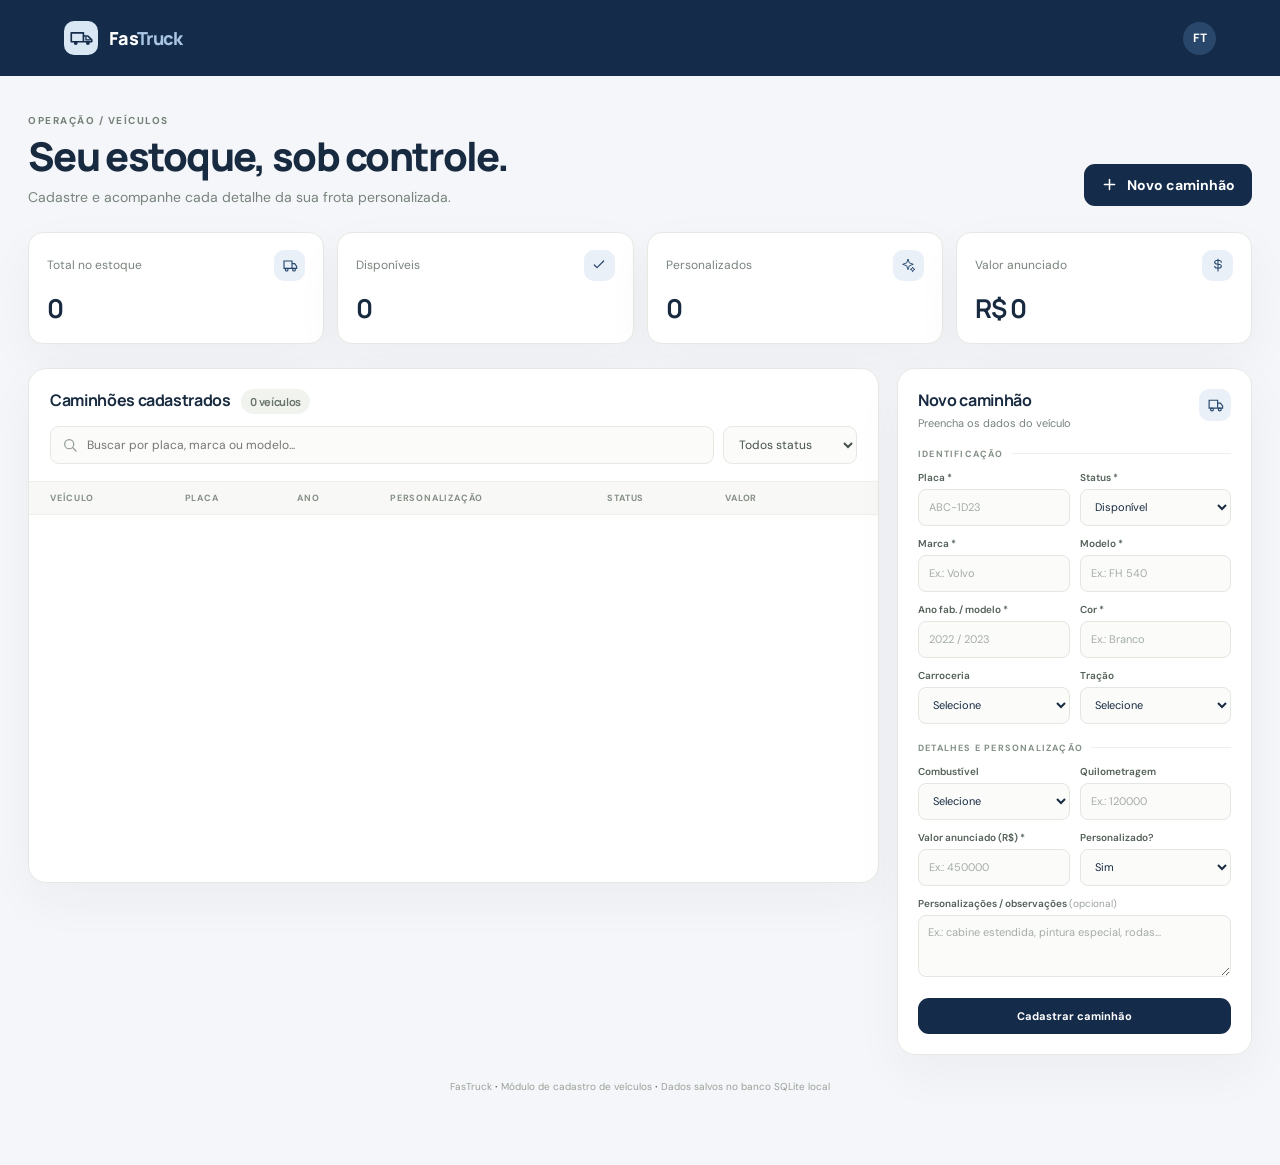
==== src/frontend/index.html @ 449bd150 "Ajustes a estrutura das pastas" ====
﻿<!doctype html>
<html lang="pt-BR">
<head>
  <meta charset="utf-8">
  <meta name="viewport" content="width=device-width, initial-scale=1">
  <meta name="theme-color" content="#f4f5f1">
  <meta name="description" content="Painel FasTruck para cadastro e gestão de caminhões personalizados.">
  <title>FasTruck — Veículos</title>
  <link rel="preconnect" href="https://fonts.googleapis.com">
  <link rel="preconnect" href="https://fonts.gstatic.com" crossorigin>
  <link href="https://fonts.googleapis.com/css2?family=DM+Sans:wght@400;500;600;700&family=Manrope:wght@400;500;600;700;800&display=swap" rel="stylesheet">
  <style>
    :root{--ink:#182a40;--muted:#78837b;--line:#e5e9e2;--paper:#fff;--bg:#f4f6f9;--green:#d9e6f4;--dark:#142b4a;--soft:#f7f8f5;--red:#c55b4c;--radius:18px;--shadow:0 18px 50px #26372c0b}
    *{box-sizing:border-box}body{margin:0;background:var(--bg);color:var(--ink);font:14px 'DM Sans',sans-serif}button,input,select,textarea{font:inherit}button{cursor:pointer}button:focus-visible,input:focus-visible,select:focus-visible,textarea:focus-visible{outline:3px solid #83a9d1;outline-offset:2px}.app{min-height:100vh}.topbar{height:76px;background:var(--dark);color:white;display:flex;align-items:center;justify-content:space-between;padding:0 clamp(20px,5vw,76px)}.brand{display:flex;align-items:center;gap:11px;font-family:Manrope,sans-serif;font-weight:800;font-size:18px;letter-spacing:-.7px}.brand-mark{width:34px;height:34px;border-radius:10px;background:var(--green);display:grid;place-items:center;color:var(--dark)}.brand-mark svg{width:23px}.brand em{font-style:normal;color:#a9c5e3}.top-right{display:flex;align-items:center;gap:13px;color:#d2d8d1;font-size:12px}.presentation-link{display:inline-flex;align-items:center;gap:5px;color:#e4edf7;text-decoration:none;border:1px solid #ffffff38;border-radius:8px;padding:7px 10px;font-size:10px;font-weight:600}.presentation-link:hover{background:#ffffff12;color:white}.live-dot{display:inline-block;width:7px;height:7px;background:#b9e863;border-radius:50%;margin-right:7px;box-shadow:0 0 0 4px #b9e86325}.avatar{height:33px;width:33px;border-radius:50%;background:#29476b;color:white;display:grid;place-items:center;font-weight:700}.wrap{max-width:1320px;margin:0 auto;padding:38px 28px 72px}.eyebrow{text-transform:uppercase;letter-spacing:1.5px;font-size:10px;font-weight:700;color:#758076}.heading{display:flex;justify-content:space-between;align-items:flex-end;margin:7px 0 26px;gap:20px}.heading h1{font:800 clamp(28px,3.1vw,40px)/1.15 Manrope,sans-serif;letter-spacing:-1.7px;margin:0 0 8px}.heading p{margin:0;color:var(--muted);font-size:14px}.primary{border:0;background:var(--dark);color:white;border-radius:11px;padding:12px 17px;font-weight:700;display:inline-flex;align-items:center;gap:9px;transition:transform .15s,background .15s}.primary:hover{background:#10233d;transform:translateY(-1px)}.primary svg{width:17px}.stats{display:grid;grid-template-columns:repeat(4,1fr);gap:13px;margin-bottom:24px}.stat{background:var(--paper);border:1px solid var(--line);border-radius:15px;padding:17px 18px;box-shadow:var(--shadow)}.stat-top{display:flex;justify-content:space-between;align-items:center;color:var(--muted);font-size:12px}.stat-icon{width:31px;height:31px;border-radius:10px;display:grid;place-items:center;background:#eaf0f7;color:#24466d}.stat-icon svg{width:16px;height:16px}.stat strong{display:block;font:700 26px Manrope,sans-serif;letter-spacing:-1px;margin-top:9px}.stat small{font-size:11px;color:var(--muted);font-weight:400;letter-spacing:0}.main-grid{display:grid;grid-template-columns:minmax(0,1fr) 355px;gap:18px;align-items:start}.panel{background:var(--paper);border:1px solid var(--line);border-radius:var(--radius);box-shadow:var(--shadow)}.list-panel{min-height:515px}.panel-head{padding:20px 21px 15px;display:flex;justify-content:space-between;align-items:center}.panel-head h2,.form-title h2{font:700 16px Manrope,sans-serif;margin:0;letter-spacing:-.35px}.count{font-size:11px;padding:5px 9px;background:#f1f3ef;border-radius:20px;color:#68746b;margin-left:8px}.toolbar{display:flex;gap:9px;padding:0 21px 17px}.search{flex:1;position:relative}.search svg{position:absolute;left:12px;top:11px;width:16px;color:#909990}.search input{width:100%;height:38px;border:1px solid var(--line);border-radius:9px;padding:0 12px 0 36px;background:#fbfcfa;color:var(--ink);font-size:12px}.filter{height:38px;border:1px solid var(--line);border-radius:9px;background:#fbfcfa;color:#435047;padding:0 28px 0 11px;font-size:12px}.table-wrap{overflow:auto}.table{width:100%;border-collapse:collapse;white-space:nowrap}.table th{text-align:left;padding:10px 15px;background:#f8f9f7;color:#858f86;text-transform:uppercase;letter-spacing:.8px;font-size:9px;font-weight:700;border-top:1px solid #edf0eb;border-bottom:1px solid #edf0eb}.table th:first-child,.table td:first-child{padding-left:21px}.table th:last-child,.table td:last-child{padding-right:18px}.table td{padding:14px 15px;border-bottom:1px solid #f0f2ee;font-size:12px}.truck-name{display:flex;align-items:center;gap:10px}.truck-thumb{width:39px;height:36px;border-radius:9px;background:#eaf0f7;color:#27496e;display:grid;place-items:center}.truck-thumb svg{width:27px}.truck-name b{display:block;font-size:12px;font-weight:700}.truck-name small{display:block;color:var(--muted);font-size:10px;margin-top:3px}.plate{font-weight:700;letter-spacing:.55px;font-size:11px}.status{border-radius:20px;display:inline-flex;align-items:center;gap:5px;font-size:10px;font-weight:700;padding:5px 9px}.status:before{content:'';width:5px;height:5px;border-radius:50%;background:currentColor}.status.disponivel{background:#eef6df;color:#64863a}.status.reservado{background:#fff3db;color:#b1812b}.status.vendido{background:#eff1f0;color:#768078}.price{font-weight:700;font-size:12px}.actions{display:flex;gap:4px}.icon-btn{border:0;background:transparent;width:29px;height:29px;border-radius:8px;color:#758078;display:grid;place-items:center}.icon-btn:hover{background:#f0f3ec;color:var(--ink)}.icon-btn.danger:hover{color:var(--red);background:#fff0ed}.icon-btn svg{width:15px;height:15px}.empty{padding:45px 20px;text-align:center;color:var(--muted)}.empty strong{display:block;color:var(--ink);margin-bottom:5px}.form-panel{padding:20px;position:sticky;top:18px}.form-title{display:flex;justify-content:space-between;align-items:flex-start;margin-bottom:17px}.form-title p{color:var(--muted);font-size:11px;margin:5px 0 0}.form-icon{height:32px;width:32px;border-radius:10px;background:#eaf0f7;display:grid;place-items:center;color:#27496e}.form-icon svg{width:17px}.section-label{display:flex;align-items:center;gap:8px;color:#839087;font-size:9px;text-transform:uppercase;letter-spacing:1.2px;font-weight:700;margin:18px 0 11px}.section-label:after{content:'';height:1px;background:#edf0eb;flex:1}.fields{display:grid;grid-template-columns:1fr 1fr;gap:11px 10px}.field{min-width:0}.field.full{grid-column:1/-1}.field label{display:block;color:#526057;font-size:10px;font-weight:600;margin:0 0 5px}.field label .optional{color:#9aa39b;font-weight:400}.field input,.field select,.field textarea{width:100%;height:37px;border:1px solid #e2e7e0;background:#fbfcfa;border-radius:8px;padding:0 10px;color:var(--ink);font-size:11px}.field textarea{height:62px;padding:9px;resize:vertical;line-height:1.4}.field input::placeholder,.field textarea::placeholder{color:#a4aca5}.form-actions{display:flex;gap:8px;margin-top:17px}.form-actions button{flex:1;justify-content:center;font-size:11px;padding:11px 12px}.secondary{background:white;border:1px solid var(--line);border-radius:10px;color:#526057;font-weight:600}.secondary:hover{background:#f7f8f5}.toast{position:fixed;bottom:22px;left:50%;transform:translate(-50%,15px);opacity:0;pointer-events:none;background:var(--dark);color:white;padding:12px 17px;border-radius:10px;font-size:12px;box-shadow:0 12px 35px #1118;transition:all .2s;z-index:5}.toast.show{opacity:1;transform:translate(-50%,0)}.dialog-backdrop{position:fixed;inset:0;background:#17231db3;display:none;place-items:center;padding:20px;z-index:4}.dialog-backdrop.open{display:grid}.dialog{background:white;border-radius:16px;padding:22px;max-width:370px;width:100%;box-shadow:0 25px 70px #0003}.dialog h3{font:700 18px Manrope;margin:0 0 7px}.dialog p{font-size:13px;color:var(--muted);line-height:1.5;margin:0}.dialog-actions{display:flex;justify-content:flex-end;gap:8px;margin-top:21px}.dialog-actions button{padding:9px 13px;font-size:12px}.footer{font-size:10px;color:#99a199;margin-top:25px;text-align:center}.footer b{color:#526057}
    @media(max-width:1000px){.main-grid{grid-template-columns:minmax(0,1fr) 320px}.table th:nth-child(4),.table td:nth-child(4){display:none}}
    @media(max-width:760px){.wrap{padding:28px 17px 50px}.topbar{padding:0 18px}.heading{align-items:flex-start;flex-direction:column}.heading .primary{align-self:stretch;justify-content:center}.stats{grid-template-columns:repeat(2,1fr)}.main-grid{grid-template-columns:1fr}.form-panel{position:static;grid-row:1}.list-panel{grid-row:2}.table th:nth-child(4),.table td:nth-child(4){display:table-cell}.table th:nth-child(3),.table td:nth-child(3){display:none}.panel-head{padding-left:16px;padding-right:16px}.toolbar{padding-left:16px;padding-right:16px}.table th:first-child,.table td:first-child{padding-left:16px}}
    @media(max-width:420px){.top-right .online{display:none}.stats{gap:9px}.stat{padding:13px}.stat strong{font-size:23px}.filter{max-width:115px}.fields{gap:10px 8px}}
  </style>
</head>
<body>
  <div class="app">
    <header class="topbar">
      <div class="brand"><span class="brand-mark" aria-hidden="true"><svg viewBox="0 0 36 27" fill="none"><path d="M2 6h19v14H2zM21 11h7l6 6v3H21z" stroke="currentColor" stroke-width="2.6" stroke-linejoin="round"/><circle cx="9" cy="22" r="3" fill="currentColor"/><circle cx="28" cy="22" r="3" fill="currentColor"/><path d="M25 12v5h7" stroke="currentColor" stroke-width="2"/></svg></span><span>Fas<em>Truck</em></span></div>
      <div class="top-right"><span class="avatar">FT</span></div>
    </header>
    <main class="wrap">
      <div class="eyebrow">Operação / Veículos</div>
      <section class="heading"><div><h1>Seu estoque, sob controle.</h1><p>Cadastre e acompanhe cada detalhe da sua frota personalizada.</p></div><button class="primary" id="newTruck"><svg viewBox="0 0 20 20" fill="none"><path d="M10 4v12M4 10h12" stroke="currentColor" stroke-width="1.8" stroke-linecap="round"/></svg>Novo caminhão</button></section>
      <section class="stats" aria-label="Resumo do estoque">
        <article class="stat"><div class="stat-top"><span>Total no estoque</span><span class="stat-icon"><svg viewBox="0 0 24 24" fill="none"><path d="M3 6h12v11H3zM15 10h4l3 4v3h-7z" stroke="currentColor" stroke-width="1.7"/><circle cx="7" cy="19" r="2" stroke="currentColor" stroke-width="1.7"/><circle cx="18" cy="19" r="2" stroke="currentColor" stroke-width="1.7"/></svg></span></div><strong id="statTotal">0</strong></article>
        <article class="stat"><div class="stat-top"><span>Disponíveis</span><span class="stat-icon"><svg viewBox="0 0 24 24" fill="none"><path d="m5 12 4 4L19 6" stroke="currentColor" stroke-width="1.8" stroke-linecap="round" stroke-linejoin="round"/></svg></span></div><strong id="statAvailable">0</strong></article>
        <article class="stat"><div class="stat-top"><span>Personalizados</span><span class="stat-icon"><svg viewBox="0 0 24 24" fill="none"><path d="m12 3 1.9 5.8L20 11l-6.1 2.2L12 19l-1.9-5.8L4 11l6.1-2.2L12 3ZM19 15l1 2.5 2.5 1-2.5 1L19 22l-1-2.5-2.5-1 2.5-1 1-2.5Z" stroke="currentColor" stroke-width="1.4" stroke-linejoin="round"/></svg></span></div><strong id="statCustom">0</strong></article>
        <article class="stat"><div class="stat-top"><span>Valor anunciado</span><span class="stat-icon"><svg viewBox="0 0 24 24" fill="none"><path d="M12 3v18m5-13c0-1.7-1.8-3-5-3s-5 1.3-5 3 1.8 3 5 3 5 1.3 5 3-1.8 3-5 3-5-1.3-5-3" stroke="currentColor" stroke-width="1.6" stroke-linecap="round"/></svg></span></div><strong id="statValue">R$ 0</strong></article>
      </section>
      <section class="main-grid">
        <article class="panel list-panel">
          <div class="panel-head"><h2>Caminhões cadastrados <span class="count" id="count">0 veículos</span></h2></div>
          <div class="toolbar"><label class="search"><svg viewBox="0 0 24 24" fill="none"><circle cx="10.8" cy="10.8" r="6.8" stroke="currentColor" stroke-width="1.8"/><path d="m16 16 5 5" stroke="currentColor" stroke-width="1.8" stroke-linecap="round"/></svg><input id="search" type="search" placeholder="Buscar por placa, marca ou modelo..." aria-label="Buscar caminhão"></label><select class="filter" id="filter" aria-label="Filtrar por status"><option value="todos">Todos status</option><option>Disponível</option><option>Reservado</option><option>Vendido</option></select></div>
          <div class="table-wrap"><table class="table"><thead><tr><th>Veículo</th><th>Placa</th><th>Ano</th><th>Personalização</th><th>Status</th><th>Valor</th><th></th></tr></thead><tbody id="truckRows"></tbody></table><div class="empty" id="empty" hidden><strong>Nenhum caminhão por aqui</strong><span>Tente mudar a busca ou cadastre um veículo novo.</span></div></div>
        </article>
        <aside class="panel form-panel" id="formPanel">
          <div class="form-title"><div><h2 id="formHeading">Novo caminhão</h2><p>Preencha os dados do veículo</p></div><span class="form-icon"><svg viewBox="0 0 24 24" fill="none"><path d="M3 6h12v11H3zM15 10h4l3 4v3h-7z" stroke="currentColor" stroke-width="1.7"/><circle cx="7" cy="19" r="2" stroke="currentColor" stroke-width="1.7"/><circle cx="18" cy="19" r="2" stroke="currentColor" stroke-width="1.7"/></svg></span></div>
          <form id="truckForm">
            <div class="section-label">Identificação</div>
            <div class="fields">
              <div class="field"><label for="plate">Placa *</label><input id="plate" name="plate" placeholder="ABC-1D23" maxlength="8" required autocomplete="off"></div>
              <div class="field"><label for="status">Status *</label><select id="status" name="status" required><option>Disponível</option><option>Reservado</option><option>Vendido</option></select></div>
              <div class="field"><label for="brand">Marca *</label><input id="brand" name="brand" placeholder="Ex.: Volvo" required></div>
              <div class="field"><label for="model">Modelo *</label><input id="model" name="model" placeholder="Ex.: FH 540" required></div>
              <div class="field"><label for="year">Ano fab. / modelo *</label><input id="year" name="year" placeholder="2022 / 2023" inputmode="numeric" maxlength="9" required></div>
              <div class="field"><label for="color">Cor *</label><input id="color" name="color" placeholder="Ex.: Branco" required></div>
              <div class="field"><label for="body">Carroceria</label><select id="body" name="body"><option value="">Selecione</option><option>Trator</option><option>Baú</option><option>Graneleiro</option><option>Basculante</option><option>Prancha</option><option>Tanque</option><option>Outra</option></select></div>
              <div class="field"><label for="axles">Tração</label><select id="axles" name="axles"><option value="">Selecione</option><option>4x2</option><option>6x2</option><option>6x4</option><option>8x2</option><option>8x4</option></select></div>
            </div>
            <div class="section-label">Detalhes e personalização</div>
            <div class="fields">
              <div class="field"><label for="fuel">Combustível</label><select id="fuel" name="fuel"><option value="">Selecione</option><option>Diesel</option><option>Elétrico</option><option>Híbrido</option><option>Outro</option></select></div>
              <div class="field"><label for="km">Quilometragem</label><input id="km" name="km" type="number" min="0" placeholder="Ex.: 120000"></div>
              <div class="field"><label for="price">Valor anunciado (R$) *</label><input id="price" name="price" type="number" min="0" step="0.01" placeholder="Ex.: 450000" required></div>
              <div class="field"><label for="customized">Personalizado?</label><select id="customized" name="customized"><option value="sim">Sim</option><option value="nao">Não</option></select></div>
              <div class="field full"><label for="notes">Personalizações / observações <span class="optional">(opcional)</span></label><textarea id="notes" name="notes" placeholder="Ex.: cabine estendida, pintura especial, rodas... "></textarea></div>
            </div>
            <div class="form-actions"><button class="primary" id="saveBtn" type="submit">Cadastrar caminhão</button><button class="secondary" type="button" id="cancelEdit" hidden>Cancelar</button></div>
          </form>
        </aside>
      </section>
      <div class="footer">FasTruck <b>·</b> Módulo de cadastro de veículos <b>·</b> Dados salvos no banco SQLite local</div>
    </main>
  </div>
  <div class="toast" id="toast" role="status" aria-live="polite"></div>
  <div class="dialog-backdrop" id="confirmDialog" role="dialog" aria-modal="true" aria-labelledby="dialogTitle"><div class="dialog"><h3 id="dialogTitle">Excluir caminhão?</h3><p>Essa ação não pode ser desfeita. O veículo será removido do banco local.</p><div class="dialog-actions"><button class="secondary" id="keepTruck">Manter veículo</button><button class="primary" id="deleteTruck" style="background:#f7d9d3;color:#833e33">Excluir</button></div></div></div>
  <script src="/app.js" defer></script>
</body>
</html>
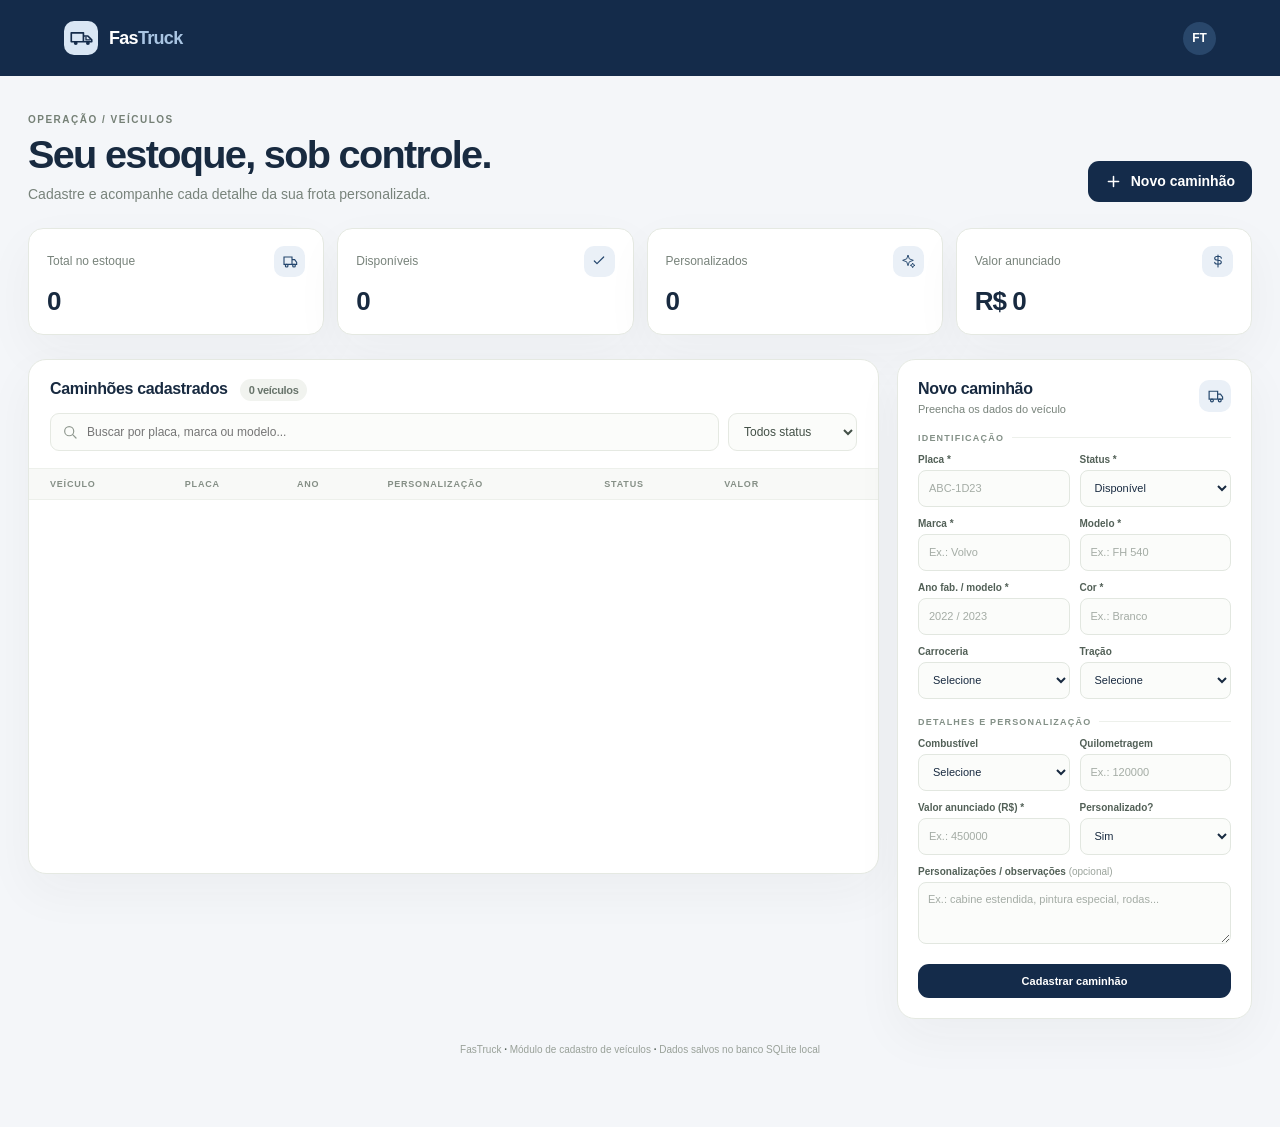
==== commit 680fd74e: "Implementa loja e atualiza documentação do FasTruck" ====
--- a/src/frontend/index.html
+++ b/src/frontend/index.html
@@ -6,9 +6,7 @@
   <meta name="theme-color" content="#f4f5f1">
   <meta name="description" content="Painel FasTruck para cadastro e gestão de caminhões personalizados.">
   <title>FasTruck — Veículos</title>
-  <link rel="preconnect" href="https://fonts.googleapis.com">
-  <link rel="preconnect" href="https://fonts.gstatic.com" crossorigin>
-  <link href="https://fonts.googleapis.com/css2?family=DM+Sans:wght@400;500;600;700&family=Manrope:wght@400;500;600;700;800&display=swap" rel="stylesheet">
+  <link rel="stylesheet" href="/css/shared.css">
   <style>
     :root{--ink:#182a40;--muted:#78837b;--line:#e5e9e2;--paper:#fff;--bg:#f4f6f9;--green:#d9e6f4;--dark:#142b4a;--soft:#f7f8f5;--red:#c55b4c;--radius:18px;--shadow:0 18px 50px #26372c0b}
     *{box-sizing:border-box}body{margin:0;background:var(--bg);color:var(--ink);font:14px 'DM Sans',sans-serif}button,input,select,textarea{font:inherit}button{cursor:pointer}button:focus-visible,input:focus-visible,select:focus-visible,textarea:focus-visible{outline:3px solid #83a9d1;outline-offset:2px}.app{min-height:100vh}.topbar{height:76px;background:var(--dark);color:white;display:flex;align-items:center;justify-content:space-between;padding:0 clamp(20px,5vw,76px)}.brand{display:flex;align-items:center;gap:11px;font-family:Manrope,sans-serif;font-weight:800;font-size:18px;letter-spacing:-.7px}.brand-mark{width:34px;height:34px;border-radius:10px;background:var(--green);display:grid;place-items:center;color:var(--dark)}.brand-mark svg{width:23px}.brand em{font-style:normal;color:#a9c5e3}.top-right{display:flex;align-items:center;gap:13px;color:#d2d8d1;font-size:12px}.presentation-link{display:inline-flex;align-items:center;gap:5px;color:#e4edf7;text-decoration:none;border:1px solid #ffffff38;border-radius:8px;padding:7px 10px;font-size:10px;font-weight:600}.presentation-link:hover{background:#ffffff12;color:white}.live-dot{display:inline-block;width:7px;height:7px;background:#b9e863;border-radius:50%;margin-right:7px;box-shadow:0 0 0 4px #b9e86325}.avatar{height:33px;width:33px;border-radius:50%;background:#29476b;color:white;display:grid;place-items:center;font-weight:700}.wrap{max-width:1320px;margin:0 auto;padding:38px 28px 72px}.eyebrow{text-transform:uppercase;letter-spacing:1.5px;font-size:10px;font-weight:700;color:#758076}.heading{display:flex;justify-content:space-between;align-items:flex-end;margin:7px 0 26px;gap:20px}.heading h1{font:800 clamp(28px,3.1vw,40px)/1.15 Manrope,sans-serif;letter-spacing:-1.7px;margin:0 0 8px}.heading p{margin:0;color:var(--muted);font-size:14px}.primary{border:0;background:var(--dark);color:white;border-radius:11px;padding:12px 17px;font-weight:700;display:inline-flex;align-items:center;gap:9px;transition:transform .15s,background .15s}.primary:hover{background:#10233d;transform:translateY(-1px)}.primary svg{width:17px}.stats{display:grid;grid-template-columns:repeat(4,1fr);gap:13px;margin-bottom:24px}.stat{background:var(--paper);border:1px solid var(--line);border-radius:15px;padding:17px 18px;box-shadow:var(--shadow)}.stat-top{display:flex;justify-content:space-between;align-items:center;color:var(--muted);font-size:12px}.stat-icon{width:31px;height:31px;border-radius:10px;display:grid;place-items:center;background:#eaf0f7;color:#24466d}.stat-icon svg{width:16px;height:16px}.stat strong{display:block;font:700 26px Manrope,sans-serif;letter-spacing:-1px;margin-top:9px}.stat small{font-size:11px;color:var(--muted);font-weight:400;letter-spacing:0}.main-grid{display:grid;grid-template-columns:minmax(0,1fr) 355px;gap:18px;align-items:start}.panel{background:var(--paper);border:1px solid var(--line);border-radius:var(--radius);box-shadow:var(--shadow)}.list-panel{min-height:515px}.panel-head{padding:20px 21px 15px;display:flex;justify-content:space-between;align-items:center}.panel-head h2,.form-title h2{font:700 16px Manrope,sans-serif;margin:0;letter-spacing:-.35px}.count{font-size:11px;padding:5px 9px;background:#f1f3ef;border-radius:20px;color:#68746b;margin-left:8px}.toolbar{display:flex;gap:9px;padding:0 21px 17px}.search{flex:1;position:relative}.search svg{position:absolute;left:12px;top:11px;width:16px;color:#909990}.search input{width:100%;height:38px;border:1px solid var(--line);border-radius:9px;padding:0 12px 0 36px;background:#fbfcfa;color:var(--ink);font-size:12px}.filter{height:38px;border:1px solid var(--line);border-radius:9px;background:#fbfcfa;color:#435047;padding:0 28px 0 11px;font-size:12px}.table-wrap{overflow:auto}.table{width:100%;border-collapse:collapse;white-space:nowrap}.table th{text-align:left;padding:10px 15px;background:#f8f9f7;color:#858f86;text-transform:uppercase;letter-spacing:.8px;font-size:9px;font-weight:700;border-top:1px solid #edf0eb;border-bottom:1px solid #edf0eb}.table th:first-child,.table td:first-child{padding-left:21px}.table th:last-child,.table td:last-child{padding-right:18px}.table td{padding:14px 15px;border-bottom:1px solid #f0f2ee;font-size:12px}.truck-name{display:flex;align-items:center;gap:10px}.truck-thumb{width:39px;height:36px;border-radius:9px;background:#eaf0f7;color:#27496e;display:grid;place-items:center}.truck-thumb svg{width:27px}.truck-name b{display:block;font-size:12px;font-weight:700}.truck-name small{display:block;color:var(--muted);font-size:10px;margin-top:3px}.plate{font-weight:700;letter-spacing:.55px;font-size:11px}.status{border-radius:20px;display:inline-flex;align-items:center;gap:5px;font-size:10px;font-weight:700;padding:5px 9px}.status:before{content:'';width:5px;height:5px;border-radius:50%;background:currentColor}.status.disponivel{background:#eef6df;color:#64863a}.status.reservado{background:#fff3db;color:#b1812b}.status.vendido{background:#eff1f0;color:#768078}.price{font-weight:700;font-size:12px}.actions{display:flex;gap:4px}.icon-btn{border:0;background:transparent;width:29px;height:29px;border-radius:8px;color:#758078;display:grid;place-items:center}.icon-btn:hover{background:#f0f3ec;color:var(--ink)}.icon-btn.danger:hover{color:var(--red);background:#fff0ed}.icon-btn svg{width:15px;height:15px}.empty{padding:45px 20px;text-align:center;color:var(--muted)}.empty strong{display:block;color:var(--ink);margin-bottom:5px}.form-panel{padding:20px;position:sticky;top:18px}.form-title{display:flex;justify-content:space-between;align-items:flex-start;margin-bottom:17px}.form-title p{color:var(--muted);font-size:11px;margin:5px 0 0}.form-icon{height:32px;width:32px;border-radius:10px;background:#eaf0f7;display:grid;place-items:center;color:#27496e}.form-icon svg{width:17px}.section-label{display:flex;align-items:center;gap:8px;color:#839087;font-size:9px;text-transform:uppercase;letter-spacing:1.2px;font-weight:700;margin:18px 0 11px}.section-label:after{content:'';height:1px;background:#edf0eb;flex:1}.fields{display:grid;grid-template-columns:1fr 1fr;gap:11px 10px}.field{min-width:0}.field.full{grid-column:1/-1}.field label{display:block;color:#526057;font-size:10px;font-weight:600;margin:0 0 5px}.field label .optional{color:#9aa39b;font-weight:400}.field input,.field select,.field textarea{width:100%;height:37px;border:1px solid #e2e7e0;background:#fbfcfa;border-radius:8px;padding:0 10px;color:var(--ink);font-size:11px}.field textarea{height:62px;padding:9px;resize:vertical;line-height:1.4}.field input::placeholder,.field textarea::placeholder{color:#a4aca5}.form-actions{display:flex;gap:8px;margin-top:17px}.form-actions button{flex:1;justify-content:center;font-size:11px;padding:11px 12px}.secondary{background:white;border:1px solid var(--line);border-radius:10px;color:#526057;font-weight:600}.secondary:hover{background:#f7f8f5}.toast{position:fixed;bottom:22px;left:50%;transform:translate(-50%,15px);opacity:0;pointer-events:none;background:var(--dark);color:white;padding:12px 17px;border-radius:10px;font-size:12px;box-shadow:0 12px 35px #1118;transition:all .2s;z-index:5}.toast.show{opacity:1;transform:translate(-50%,0)}.dialog-backdrop{position:fixed;inset:0;background:#17231db3;display:none;place-items:center;padding:20px;z-index:4}.dialog-backdrop.open{display:grid}.dialog{background:white;border-radius:16px;padding:22px;max-width:370px;width:100%;box-shadow:0 25px 70px #0003}.dialog h3{font:700 18px Manrope;margin:0 0 7px}.dialog p{font-size:13px;color:var(--muted);line-height:1.5;margin:0}.dialog-actions{display:flex;justify-content:flex-end;gap:8px;margin-top:21px}.dialog-actions button{padding:9px 13px;font-size:12px}.footer{font-size:10px;color:#99a199;margin-top:25px;text-align:center}.footer b{color:#526057}
@@ -23,6 +21,7 @@
       <div class="brand"><span class="brand-mark" aria-hidden="true"><svg viewBox="0 0 36 27" fill="none"><path d="M2 6h19v14H2zM21 11h7l6 6v3H21z" stroke="currentColor" stroke-width="2.6" stroke-linejoin="round"/><circle cx="9" cy="22" r="3" fill="currentColor"/><circle cx="28" cy="22" r="3" fill="currentColor"/><path d="M25 12v5h7" stroke="currentColor" stroke-width="2"/></svg></span><span>Fas<em>Truck</em></span></div>
       <div class="top-right"><span class="avatar">FT</span></div>
     </header>
+    <nav id="moduleNav" aria-label="Módulos FasTruck"></nav>
     <main class="wrap">
       <div class="eyebrow">Operação / Veículos</div>
       <section class="heading"><div><h1>Seu estoque, sob controle.</h1><p>Cadastre e acompanhe cada detalhe da sua frota personalizada.</p></div><button class="primary" id="newTruck"><svg viewBox="0 0 20 20" fill="none"><path d="M10 4v12M4 10h12" stroke="currentColor" stroke-width="1.8" stroke-linecap="round"/></svg>Novo caminhão</button></section>
@@ -69,6 +68,8 @@
   </div>
   <div class="toast" id="toast" role="status" aria-live="polite"></div>
   <div class="dialog-backdrop" id="confirmDialog" role="dialog" aria-modal="true" aria-labelledby="dialogTitle"><div class="dialog"><h3 id="dialogTitle">Excluir caminhão?</h3><p>Essa ação não pode ser desfeita. O veículo será removido do banco local.</p><div class="dialog-actions"><button class="secondary" id="keepTruck">Manter veículo</button><button class="primary" id="deleteTruck" style="background:#f7d9d3;color:#833e33">Excluir</button></div></div></div>
+  <script src="/js/shared.js"></script>
+  <script>FT.renderNav("veiculos");</script>
   <script src="/app.js" defer></script>
 </body>
 </html>
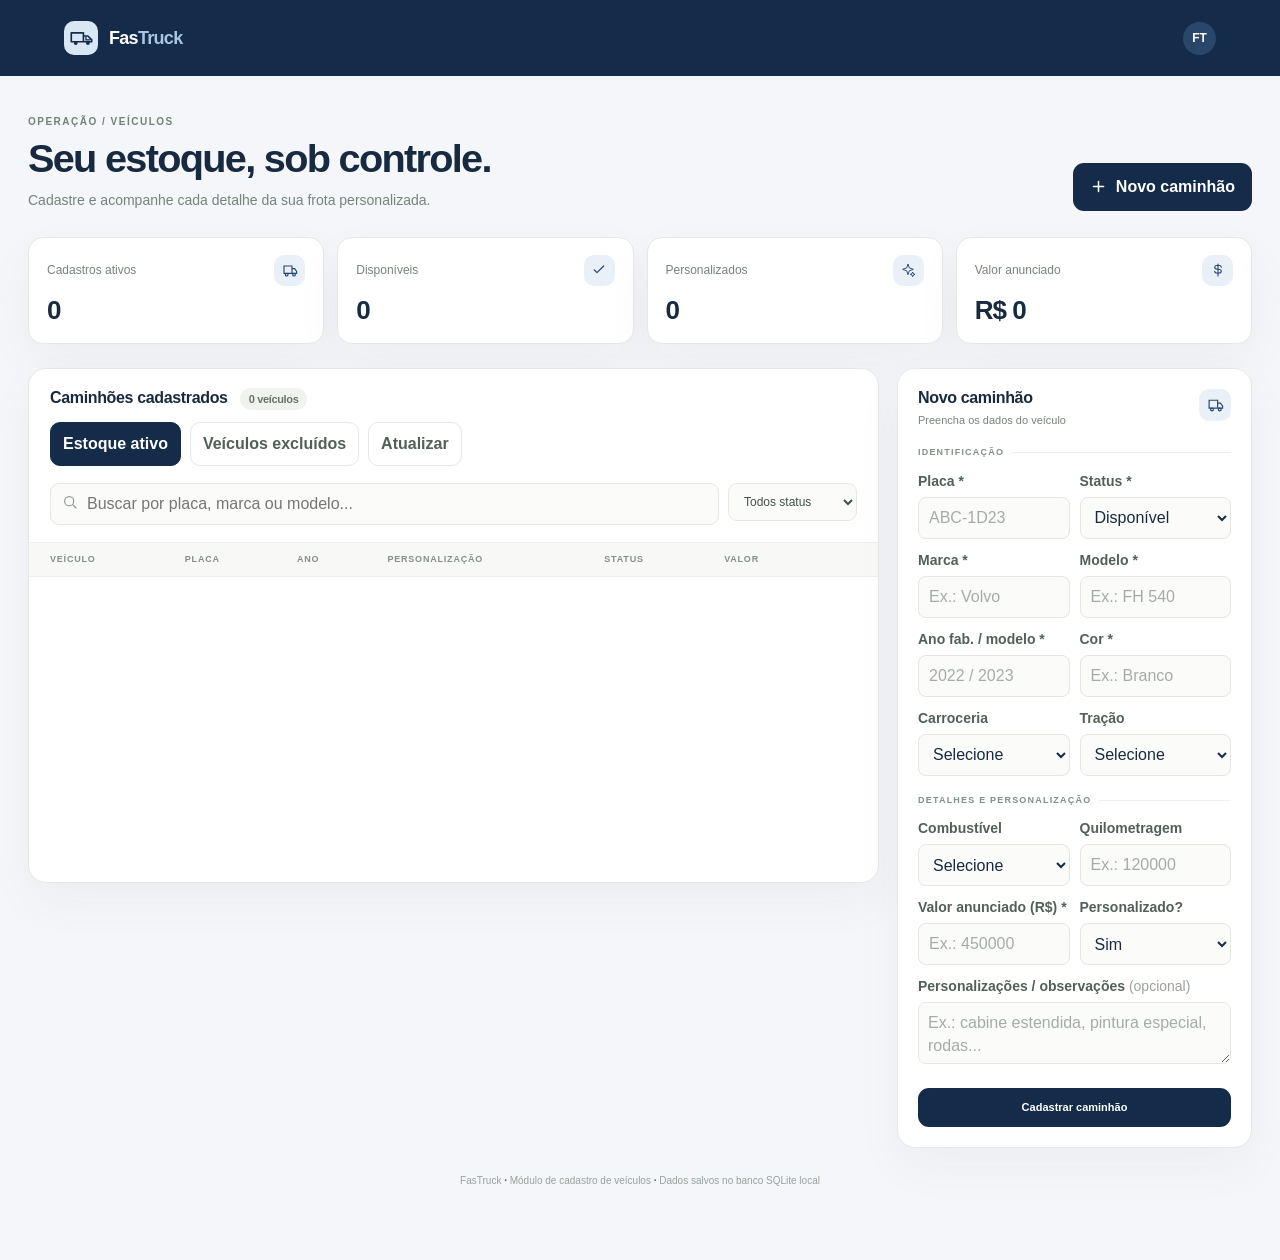
==== commit 15bd6e47: "Implantação do módulo de compra e ajustes" ====
--- a/src/frontend/index.html
+++ b/src/frontend/index.html
@@ -1,4 +1,4 @@
-﻿<!doctype html>
+<!doctype html>
 <html lang="pt-BR">
 <head>
   <meta charset="utf-8">
@@ -9,7 +9,7 @@
   <link rel="stylesheet" href="/css/shared.css">
   <style>
     :root{--ink:#182a40;--muted:#78837b;--line:#e5e9e2;--paper:#fff;--bg:#f4f6f9;--green:#d9e6f4;--dark:#142b4a;--soft:#f7f8f5;--red:#c55b4c;--radius:18px;--shadow:0 18px 50px #26372c0b}
-    *{box-sizing:border-box}body{margin:0;background:var(--bg);color:var(--ink);font:14px 'DM Sans',sans-serif}button,input,select,textarea{font:inherit}button{cursor:pointer}button:focus-visible,input:focus-visible,select:focus-visible,textarea:focus-visible{outline:3px solid #83a9d1;outline-offset:2px}.app{min-height:100vh}.topbar{height:76px;background:var(--dark);color:white;display:flex;align-items:center;justify-content:space-between;padding:0 clamp(20px,5vw,76px)}.brand{display:flex;align-items:center;gap:11px;font-family:Manrope,sans-serif;font-weight:800;font-size:18px;letter-spacing:-.7px}.brand-mark{width:34px;height:34px;border-radius:10px;background:var(--green);display:grid;place-items:center;color:var(--dark)}.brand-mark svg{width:23px}.brand em{font-style:normal;color:#a9c5e3}.top-right{display:flex;align-items:center;gap:13px;color:#d2d8d1;font-size:12px}.presentation-link{display:inline-flex;align-items:center;gap:5px;color:#e4edf7;text-decoration:none;border:1px solid #ffffff38;border-radius:8px;padding:7px 10px;font-size:10px;font-weight:600}.presentation-link:hover{background:#ffffff12;color:white}.live-dot{display:inline-block;width:7px;height:7px;background:#b9e863;border-radius:50%;margin-right:7px;box-shadow:0 0 0 4px #b9e86325}.avatar{height:33px;width:33px;border-radius:50%;background:#29476b;color:white;display:grid;place-items:center;font-weight:700}.wrap{max-width:1320px;margin:0 auto;padding:38px 28px 72px}.eyebrow{text-transform:uppercase;letter-spacing:1.5px;font-size:10px;font-weight:700;color:#758076}.heading{display:flex;justify-content:space-between;align-items:flex-end;margin:7px 0 26px;gap:20px}.heading h1{font:800 clamp(28px,3.1vw,40px)/1.15 Manrope,sans-serif;letter-spacing:-1.7px;margin:0 0 8px}.heading p{margin:0;color:var(--muted);font-size:14px}.primary{border:0;background:var(--dark);color:white;border-radius:11px;padding:12px 17px;font-weight:700;display:inline-flex;align-items:center;gap:9px;transition:transform .15s,background .15s}.primary:hover{background:#10233d;transform:translateY(-1px)}.primary svg{width:17px}.stats{display:grid;grid-template-columns:repeat(4,1fr);gap:13px;margin-bottom:24px}.stat{background:var(--paper);border:1px solid var(--line);border-radius:15px;padding:17px 18px;box-shadow:var(--shadow)}.stat-top{display:flex;justify-content:space-between;align-items:center;color:var(--muted);font-size:12px}.stat-icon{width:31px;height:31px;border-radius:10px;display:grid;place-items:center;background:#eaf0f7;color:#24466d}.stat-icon svg{width:16px;height:16px}.stat strong{display:block;font:700 26px Manrope,sans-serif;letter-spacing:-1px;margin-top:9px}.stat small{font-size:11px;color:var(--muted);font-weight:400;letter-spacing:0}.main-grid{display:grid;grid-template-columns:minmax(0,1fr) 355px;gap:18px;align-items:start}.panel{background:var(--paper);border:1px solid var(--line);border-radius:var(--radius);box-shadow:var(--shadow)}.list-panel{min-height:515px}.panel-head{padding:20px 21px 15px;display:flex;justify-content:space-between;align-items:center}.panel-head h2,.form-title h2{font:700 16px Manrope,sans-serif;margin:0;letter-spacing:-.35px}.count{font-size:11px;padding:5px 9px;background:#f1f3ef;border-radius:20px;color:#68746b;margin-left:8px}.toolbar{display:flex;gap:9px;padding:0 21px 17px}.search{flex:1;position:relative}.search svg{position:absolute;left:12px;top:11px;width:16px;color:#909990}.search input{width:100%;height:38px;border:1px solid var(--line);border-radius:9px;padding:0 12px 0 36px;background:#fbfcfa;color:var(--ink);font-size:12px}.filter{height:38px;border:1px solid var(--line);border-radius:9px;background:#fbfcfa;color:#435047;padding:0 28px 0 11px;font-size:12px}.table-wrap{overflow:auto}.table{width:100%;border-collapse:collapse;white-space:nowrap}.table th{text-align:left;padding:10px 15px;background:#f8f9f7;color:#858f86;text-transform:uppercase;letter-spacing:.8px;font-size:9px;font-weight:700;border-top:1px solid #edf0eb;border-bottom:1px solid #edf0eb}.table th:first-child,.table td:first-child{padding-left:21px}.table th:last-child,.table td:last-child{padding-right:18px}.table td{padding:14px 15px;border-bottom:1px solid #f0f2ee;font-size:12px}.truck-name{display:flex;align-items:center;gap:10px}.truck-thumb{width:39px;height:36px;border-radius:9px;background:#eaf0f7;color:#27496e;display:grid;place-items:center}.truck-thumb svg{width:27px}.truck-name b{display:block;font-size:12px;font-weight:700}.truck-name small{display:block;color:var(--muted);font-size:10px;margin-top:3px}.plate{font-weight:700;letter-spacing:.55px;font-size:11px}.status{border-radius:20px;display:inline-flex;align-items:center;gap:5px;font-size:10px;font-weight:700;padding:5px 9px}.status:before{content:'';width:5px;height:5px;border-radius:50%;background:currentColor}.status.disponivel{background:#eef6df;color:#64863a}.status.reservado{background:#fff3db;color:#b1812b}.status.vendido{background:#eff1f0;color:#768078}.price{font-weight:700;font-size:12px}.actions{display:flex;gap:4px}.icon-btn{border:0;background:transparent;width:29px;height:29px;border-radius:8px;color:#758078;display:grid;place-items:center}.icon-btn:hover{background:#f0f3ec;color:var(--ink)}.icon-btn.danger:hover{color:var(--red);background:#fff0ed}.icon-btn svg{width:15px;height:15px}.empty{padding:45px 20px;text-align:center;color:var(--muted)}.empty strong{display:block;color:var(--ink);margin-bottom:5px}.form-panel{padding:20px;position:sticky;top:18px}.form-title{display:flex;justify-content:space-between;align-items:flex-start;margin-bottom:17px}.form-title p{color:var(--muted);font-size:11px;margin:5px 0 0}.form-icon{height:32px;width:32px;border-radius:10px;background:#eaf0f7;display:grid;place-items:center;color:#27496e}.form-icon svg{width:17px}.section-label{display:flex;align-items:center;gap:8px;color:#839087;font-size:9px;text-transform:uppercase;letter-spacing:1.2px;font-weight:700;margin:18px 0 11px}.section-label:after{content:'';height:1px;background:#edf0eb;flex:1}.fields{display:grid;grid-template-columns:1fr 1fr;gap:11px 10px}.field{min-width:0}.field.full{grid-column:1/-1}.field label{display:block;color:#526057;font-size:10px;font-weight:600;margin:0 0 5px}.field label .optional{color:#9aa39b;font-weight:400}.field input,.field select,.field textarea{width:100%;height:37px;border:1px solid #e2e7e0;background:#fbfcfa;border-radius:8px;padding:0 10px;color:var(--ink);font-size:11px}.field textarea{height:62px;padding:9px;resize:vertical;line-height:1.4}.field input::placeholder,.field textarea::placeholder{color:#a4aca5}.form-actions{display:flex;gap:8px;margin-top:17px}.form-actions button{flex:1;justify-content:center;font-size:11px;padding:11px 12px}.secondary{background:white;border:1px solid var(--line);border-radius:10px;color:#526057;font-weight:600}.secondary:hover{background:#f7f8f5}.toast{position:fixed;bottom:22px;left:50%;transform:translate(-50%,15px);opacity:0;pointer-events:none;background:var(--dark);color:white;padding:12px 17px;border-radius:10px;font-size:12px;box-shadow:0 12px 35px #1118;transition:all .2s;z-index:5}.toast.show{opacity:1;transform:translate(-50%,0)}.dialog-backdrop{position:fixed;inset:0;background:#17231db3;display:none;place-items:center;padding:20px;z-index:4}.dialog-backdrop.open{display:grid}.dialog{background:white;border-radius:16px;padding:22px;max-width:370px;width:100%;box-shadow:0 25px 70px #0003}.dialog h3{font:700 18px Manrope;margin:0 0 7px}.dialog p{font-size:13px;color:var(--muted);line-height:1.5;margin:0}.dialog-actions{display:flex;justify-content:flex-end;gap:8px;margin-top:21px}.dialog-actions button{padding:9px 13px;font-size:12px}.footer{font-size:10px;color:#99a199;margin-top:25px;text-align:center}.footer b{color:#526057}
+    *{box-sizing:border-box}body{margin:0;background:var(--bg);color:var(--ink);font:16px/1.5 'DM Sans',sans-serif}button,input,select,textarea{font:inherit}button{cursor:pointer}button:focus-visible,input:focus-visible,select:focus-visible,textarea:focus-visible{outline:3px solid #83a9d1;outline-offset:2px}.app{min-height:100vh}.topbar{height:76px;background:var(--dark);color:white;display:flex;align-items:center;justify-content:space-between;padding:0 clamp(20px,5vw,76px)}.brand{display:flex;align-items:center;gap:11px;font-family:Manrope,sans-serif;font-weight:800;font-size:18px;letter-spacing:-.7px}.brand-mark{width:34px;height:34px;border-radius:10px;background:var(--green);display:grid;place-items:center;color:var(--dark)}.brand-mark svg{width:23px}.brand em{font-style:normal;color:#a9c5e3}.top-right{display:flex;align-items:center;gap:13px;color:#d2d8d1;font-size:12px}.presentation-link{display:inline-flex;align-items:center;gap:5px;color:#e4edf7;text-decoration:none;border:1px solid #ffffff38;border-radius:8px;padding:7px 10px;font-size:10px;font-weight:600}.presentation-link:hover{background:#ffffff12;color:white}.live-dot{display:inline-block;width:7px;height:7px;background:#b9e863;border-radius:50%;margin-right:7px;box-shadow:0 0 0 4px #b9e86325}.avatar{height:33px;width:33px;border-radius:50%;background:#29476b;color:white;display:grid;place-items:center;font-weight:700}.wrap{max-width:1320px;margin:0 auto;padding:38px 28px 72px}.eyebrow{text-transform:uppercase;letter-spacing:1.5px;font-size:10px;font-weight:700;color:#758076}.heading{display:flex;justify-content:space-between;align-items:flex-end;margin:7px 0 26px;gap:20px}.heading h1{font:800 clamp(28px,3.1vw,40px)/1.15 Manrope,sans-serif;letter-spacing:-1.7px;margin:0 0 8px}.heading p{margin:0;color:var(--muted);font-size:14px}.primary{border:0;background:var(--dark);color:white;border-radius:11px;padding:12px 17px;font-weight:700;display:inline-flex;align-items:center;gap:9px;transition:transform .15s,background .15s}.primary:hover{background:#10233d;transform:translateY(-1px)}.primary svg{width:17px}.stats{display:grid;grid-template-columns:repeat(4,1fr);gap:13px;margin-bottom:24px}.stat{background:var(--paper);border:1px solid var(--line);border-radius:15px;padding:17px 18px;box-shadow:var(--shadow)}.stat-top{display:flex;justify-content:space-between;align-items:center;color:var(--muted);font-size:12px}.stat-icon{width:31px;height:31px;border-radius:10px;display:grid;place-items:center;background:#eaf0f7;color:#24466d}.stat-icon svg{width:16px;height:16px}.stat strong{display:block;font:700 26px Manrope,sans-serif;letter-spacing:-1px;margin-top:9px}.stat small{font-size:11px;color:var(--muted);font-weight:400;letter-spacing:0}.main-grid{display:grid;grid-template-columns:minmax(0,1fr) 355px;gap:18px;align-items:start}.panel{background:var(--paper);border:1px solid var(--line);border-radius:var(--radius);box-shadow:var(--shadow)}.list-panel{min-height:515px}.panel-head{padding:20px 21px 15px;display:flex;justify-content:space-between;align-items:center}.panel-head h2,.form-title h2{font:700 16px Manrope,sans-serif;margin:0;letter-spacing:-.35px}.count{font-size:11px;padding:5px 9px;background:#f1f3ef;border-radius:20px;color:#68746b;margin-left:8px}.toolbar{display:flex;gap:9px;padding:0 21px 17px}.search{flex:1;position:relative}.search svg{position:absolute;left:12px;top:11px;width:16px;color:#909990}.search input{width:100%;height:42px;border:1px solid var(--line);border-radius:9px;padding:0 12px 0 36px;background:#fbfcfa;color:var(--ink);font-size:16px}.filter{height:38px;border:1px solid var(--line);border-radius:9px;background:#fbfcfa;color:#435047;padding:0 28px 0 11px;font-size:12px}.table-wrap{overflow:auto}.table{width:100%;border-collapse:collapse;white-space:nowrap}.table th{text-align:left;padding:10px 15px;background:#f8f9f7;color:#858f86;text-transform:uppercase;letter-spacing:.8px;font-size:9px;font-weight:700;border-top:1px solid #edf0eb;border-bottom:1px solid #edf0eb}.table th:first-child,.table td:first-child{padding-left:21px}.table th:last-child,.table td:last-child{padding-right:18px}.table td{padding:14px 15px;border-bottom:1px solid #f0f2ee;font-size:12px}.truck-name{display:flex;align-items:center;gap:10px}.truck-thumb{width:39px;height:36px;border-radius:9px;background:#eaf0f7;color:#27496e;display:grid;place-items:center}.truck-thumb svg{width:27px}.truck-name b{display:block;font-size:12px;font-weight:700}.truck-name small{display:block;color:var(--muted);font-size:10px;margin-top:3px}.plate{font-weight:700;letter-spacing:.55px;font-size:11px}.status{border-radius:20px;display:inline-flex;align-items:center;gap:5px;font-size:10px;font-weight:700;padding:5px 9px}.status:before{content:'';width:5px;height:5px;border-radius:50%;background:currentColor}.status.disponivel{background:#eef6df;color:#64863a}.status.reservado{background:#fff3db;color:#b1812b}.status.vendido{background:#eff1f0;color:#768078}.price{font-weight:700;font-size:12px}.actions{display:flex;gap:4px}.icon-btn{border:0;background:transparent;width:29px;height:29px;border-radius:8px;color:#758078;display:grid;place-items:center}.icon-btn:hover{background:#f0f3ec;color:var(--ink)}.icon-btn.danger:hover{color:var(--red);background:#fff0ed}.icon-btn svg{width:15px;height:15px}.empty{padding:45px 20px;text-align:center;color:var(--muted)}.empty strong{display:block;color:var(--ink);margin-bottom:5px}.form-panel{padding:20px;position:sticky;top:18px}.form-title{display:flex;justify-content:space-between;align-items:flex-start;margin-bottom:17px}.form-title p{color:var(--muted);font-size:11px;margin:5px 0 0}.form-icon{height:32px;width:32px;border-radius:10px;background:#eaf0f7;display:grid;place-items:center;color:#27496e}.form-icon svg{width:17px}.section-label{display:flex;align-items:center;gap:8px;color:#839087;font-size:9px;text-transform:uppercase;letter-spacing:1.2px;font-weight:700;margin:18px 0 11px}.section-label:after{content:'';height:1px;background:#edf0eb;flex:1}.fields{display:grid;grid-template-columns:1fr 1fr;gap:11px 10px}.field{min-width:0}.field.full{grid-column:1/-1}.field label{display:block;color:#526057;font-size:14px;font-weight:600;margin:0 0 5px}.field label .optional{color:#9aa39b;font-weight:400}.field input,.field select,.field textarea{width:100%;height:42px;border:1px solid #e2e7e0;background:#fbfcfa;border-radius:8px;padding:0 10px;color:var(--ink);font-size:16px}.field textarea{height:62px;padding:9px;resize:vertical;line-height:1.4}.field input::placeholder,.field textarea::placeholder{color:#a4aca5}.form-actions{display:flex;gap:8px;margin-top:17px}.form-actions button{flex:1;justify-content:center;font-size:11px;padding:11px 12px}.secondary{background:white;border:1px solid var(--line);border-radius:10px;color:#526057;font-weight:600}.secondary:hover{background:#f7f8f5}.toast{position:fixed;bottom:22px;left:50%;transform:translate(-50%,15px);opacity:0;pointer-events:none;background:var(--dark);color:white;padding:12px 17px;border-radius:10px;font-size:12px;box-shadow:0 12px 35px #1118;transition:all .2s;z-index:5}.toast.show{opacity:1;transform:translate(-50%,0)}.dialog-backdrop{position:fixed;inset:0;background:#17231db3;display:none;place-items:center;padding:20px;z-index:4}.dialog-backdrop.open{display:grid}.dialog{background:white;border-radius:16px;padding:22px;max-width:370px;width:100%;box-shadow:0 25px 70px #0003}.dialog h3{font:700 18px Manrope;margin:0 0 7px}.dialog p{font-size:13px;color:var(--muted);line-height:1.5;margin:0}.dialog-actions{display:flex;justify-content:flex-end;gap:8px;margin-top:21px}.dialog-actions button{padding:9px 13px;font-size:12px}.footer{font-size:10px;color:#99a199;margin-top:25px;text-align:center}.footer b{color:#526057}
     @media(max-width:1000px){.main-grid{grid-template-columns:minmax(0,1fr) 320px}.table th:nth-child(4),.table td:nth-child(4){display:none}}
     @media(max-width:760px){.wrap{padding:28px 17px 50px}.topbar{padding:0 18px}.heading{align-items:flex-start;flex-direction:column}.heading .primary{align-self:stretch;justify-content:center}.stats{grid-template-columns:repeat(2,1fr)}.main-grid{grid-template-columns:1fr}.form-panel{position:static;grid-row:1}.list-panel{grid-row:2}.table th:nth-child(4),.table td:nth-child(4){display:table-cell}.table th:nth-child(3),.table td:nth-child(3){display:none}.panel-head{padding-left:16px;padding-right:16px}.toolbar{padding-left:16px;padding-right:16px}.table th:first-child,.table td:first-child{padding-left:16px}}
     @media(max-width:420px){.top-right .online{display:none}.stats{gap:9px}.stat{padding:13px}.stat strong{font-size:23px}.filter{max-width:115px}.fields{gap:10px 8px}}
@@ -26,7 +26,7 @@
       <div class="eyebrow">Operação / Veículos</div>
       <section class="heading"><div><h1>Seu estoque, sob controle.</h1><p>Cadastre e acompanhe cada detalhe da sua frota personalizada.</p></div><button class="primary" id="newTruck"><svg viewBox="0 0 20 20" fill="none"><path d="M10 4v12M4 10h12" stroke="currentColor" stroke-width="1.8" stroke-linecap="round"/></svg>Novo caminhão</button></section>
       <section class="stats" aria-label="Resumo do estoque">
-        <article class="stat"><div class="stat-top"><span>Total no estoque</span><span class="stat-icon"><svg viewBox="0 0 24 24" fill="none"><path d="M3 6h12v11H3zM15 10h4l3 4v3h-7z" stroke="currentColor" stroke-width="1.7"/><circle cx="7" cy="19" r="2" stroke="currentColor" stroke-width="1.7"/><circle cx="18" cy="19" r="2" stroke="currentColor" stroke-width="1.7"/></svg></span></div><strong id="statTotal">0</strong></article>
+        <article class="stat"><div class="stat-top"><span>Cadastros ativos</span><span class="stat-icon"><svg viewBox="0 0 24 24" fill="none"><path d="M3 6h12v11H3zM15 10h4l3 4v3h-7z" stroke="currentColor" stroke-width="1.7"/><circle cx="7" cy="19" r="2" stroke="currentColor" stroke-width="1.7"/><circle cx="18" cy="19" r="2" stroke="currentColor" stroke-width="1.7"/></svg></span></div><strong id="statTotal">0</strong></article>
         <article class="stat"><div class="stat-top"><span>Disponíveis</span><span class="stat-icon"><svg viewBox="0 0 24 24" fill="none"><path d="m5 12 4 4L19 6" stroke="currentColor" stroke-width="1.8" stroke-linecap="round" stroke-linejoin="round"/></svg></span></div><strong id="statAvailable">0</strong></article>
         <article class="stat"><div class="stat-top"><span>Personalizados</span><span class="stat-icon"><svg viewBox="0 0 24 24" fill="none"><path d="m12 3 1.9 5.8L20 11l-6.1 2.2L12 19l-1.9-5.8L4 11l6.1-2.2L12 3ZM19 15l1 2.5 2.5 1-2.5 1L19 22l-1-2.5-2.5-1 2.5-1 1-2.5Z" stroke="currentColor" stroke-width="1.4" stroke-linejoin="round"/></svg></span></div><strong id="statCustom">0</strong></article>
         <article class="stat"><div class="stat-top"><span>Valor anunciado</span><span class="stat-icon"><svg viewBox="0 0 24 24" fill="none"><path d="M12 3v18m5-13c0-1.7-1.8-3-5-3s-5 1.3-5 3 1.8 3 5 3 5 1.3 5 3-1.8 3-5 3-5-1.3-5-3" stroke="currentColor" stroke-width="1.6" stroke-linecap="round"/></svg></span></div><strong id="statValue">R$ 0</strong></article>
@@ -34,6 +34,7 @@
       <section class="main-grid">
         <article class="panel list-panel">
           <div class="panel-head"><h2>Caminhões cadastrados <span class="count" id="count">0 veículos</span></h2></div>
+          <div class="toolbar stock-views"><button class="secondary" id="activeView" type="button" aria-pressed="true">Estoque ativo</button><button class="secondary" id="deletedView" type="button" aria-pressed="false">Veículos excluídos</button><button class="secondary" id="refreshStock" type="button">Atualizar</button></div>
           <div class="toolbar"><label class="search"><svg viewBox="0 0 24 24" fill="none"><circle cx="10.8" cy="10.8" r="6.8" stroke="currentColor" stroke-width="1.8"/><path d="m16 16 5 5" stroke="currentColor" stroke-width="1.8" stroke-linecap="round"/></svg><input id="search" type="search" placeholder="Buscar por placa, marca ou modelo..." aria-label="Buscar caminhão"></label><select class="filter" id="filter" aria-label="Filtrar por status"><option value="todos">Todos status</option><option>Disponível</option><option>Reservado</option><option>Vendido</option></select></div>
           <div class="table-wrap"><table class="table"><thead><tr><th>Veículo</th><th>Placa</th><th>Ano</th><th>Personalização</th><th>Status</th><th>Valor</th><th></th></tr></thead><tbody id="truckRows"></tbody></table><div class="empty" id="empty" hidden><strong>Nenhum caminhão por aqui</strong><span>Tente mudar a busca ou cadastre um veículo novo.</span></div></div>
         </article>
@@ -67,10 +68,12 @@
     </main>
   </div>
   <div class="toast" id="toast" role="status" aria-live="polite"></div>
-  <div class="dialog-backdrop" id="confirmDialog" role="dialog" aria-modal="true" aria-labelledby="dialogTitle"><div class="dialog"><h3 id="dialogTitle">Excluir caminhão?</h3><p>Essa ação não pode ser desfeita. O veículo será removido do banco local.</p><div class="dialog-actions"><button class="secondary" id="keepTruck">Manter veículo</button><button class="primary" id="deleteTruck" style="background:#f7d9d3;color:#833e33">Excluir</button></div></div></div>
+  <div class="dialog-backdrop" id="confirmDialog" role="dialog" aria-modal="true" aria-labelledby="dialogTitle"><div class="dialog"><h3 id="dialogTitle">Excluir caminhão?</h3><p>O veículo sairá do catálogo. Os dados, a venda e o histórico continuarão disponíveis em Veículos excluídos.</p><label class="field" for="deleteReason">Motivo da exclusão<textarea id="deleteReason" minlength="3" maxlength="500" rows="3" required></textarea></label><div class="dialog-actions"><button class="secondary" id="keepTruck">Manter veículo</button><button class="primary" id="deleteTruck" style="background:#f7d9d3;color:#833e33">Excluir</button></div></div></div>
+  <dialog class="stock-dialog" id="vehicleDetail"><div class="dialog-heading"><h2>Detalhes do veículo</h2><button class="secondary" type="button" data-close="vehicleDetail">Fechar</button></div><div id="vehicleDetailBody"></div></dialog>
+  <dialog class="stock-dialog" id="saleDialog"><div class="dialog-heading"><h2>Registrar venda</h2><button class="secondary" type="button" data-close="saleDialog">Fechar</button></div><p id="saleVehicle"></p><form id="saleForm"><div class="field"><label for="saleCustomer">Empresa compradora *</label><select id="saleCustomer" required></select></div><div class="field"><label for="saleAmount">Valor da venda (R$) *</label><input id="saleAmount" type="number" min="0.01" step="0.01" required></div><div class="field"><label for="saleNotes">Observações</label><textarea id="saleNotes" maxlength="2000"></textarea></div><p>A confirmação registrará a venda e marcará o caminhão como Vendido.</p><button class="primary" id="saleSubmit" type="submit">Confirmar venda</button><p id="saleMessage" role="status"></p></form></dialog>
+  <style>.stock-views{flex-wrap:wrap}.stock-views button{padding:9px 12px}.stock-views [aria-pressed="true"]{background:#142b4a;color:#fff;border-color:#142b4a}.actions{flex-wrap:wrap;max-width:180px}.stock-action{border:1px solid #ccd7e3;background:#f0f5fa;color:#142b4a;border-radius:7px;padding:6px 8px;font-size:12px}.stock-dialog{border:1px solid #d6e0ea;border-radius:18px;padding:24px;width:min(700px,calc(100% - 32px));max-height:85vh;color:#182a40;overflow:auto}.stock-dialog::backdrop{background:#142b4aaa}.dialog-heading{display:flex;align-items:center;justify-content:space-between;gap:16px}.dialog-heading h2{font-size:22px}.dialog-heading button{padding:9px 12px}.stock-dialog p,.stock-dialog li{line-height:1.6}.stock-dialog dt{font-size:14px;color:#53677c}.stock-dialog dd{margin:4px 0 15px;overflow-wrap:anywhere}.stock-dialog .field{margin:16px 0}.stock-dialog .field label,.dialog .field{font-size:14px}.stock-dialog .field input,.stock-dialog .field select,.stock-dialog .field textarea{font-size:16px;height:44px}.stock-dialog .field textarea{height:90px}.dialog .field{display:block;margin-top:16px}.dialog .field textarea{width:100%;margin-top:8px;padding:10px;border:1px solid #ccd7e3;border-radius:8px}.stock-dialog details{margin:12px 0;border-bottom:1px solid #e5e9ee;padding-bottom:12px}.stock-dialog pre{white-space:pre-wrap;overflow-wrap:anywhere;font-size:12px}.status.disponível{background:#eef6df;color:#446322}</style>
   <script src="/js/shared.js"></script>
   <script>FT.renderNav("veiculos");</script>
   <script src="/app.js" defer></script>
 </body>
 </html>
-
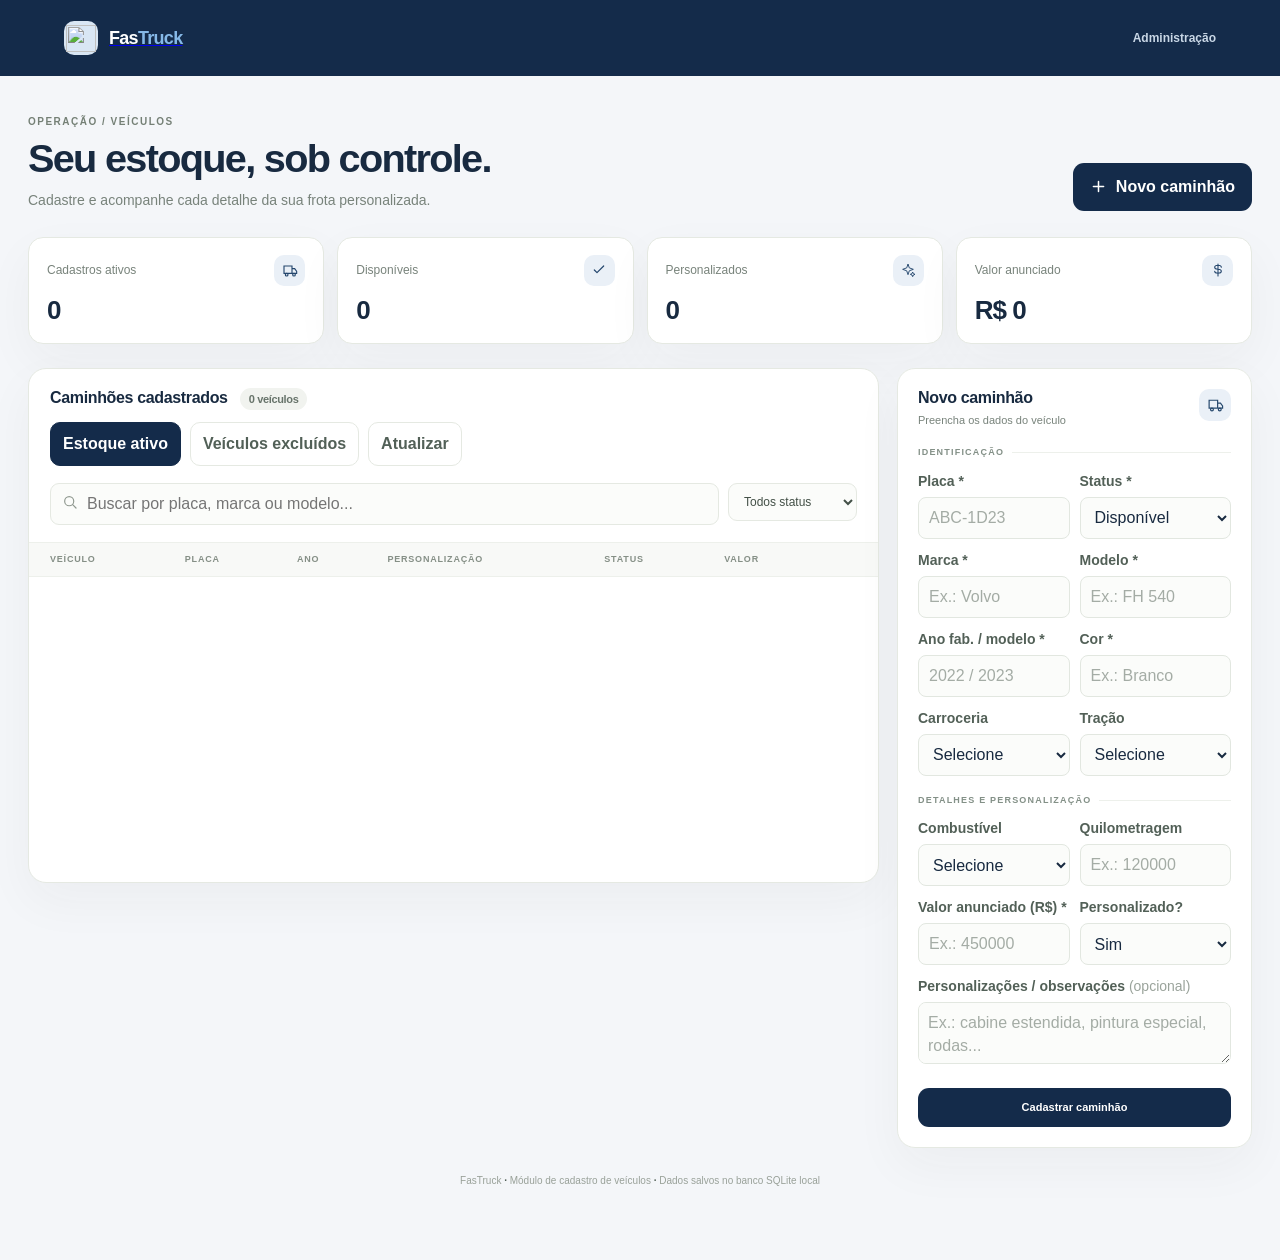
==== commit 9337b79a: "Ajuste na logo" ====
--- a/src/frontend/index.html
+++ b/src/frontend/index.html
@@ -18,8 +18,8 @@
 <body>
   <div class="app">
     <header class="topbar">
-      <div class="brand"><span class="brand-mark" aria-hidden="true"><svg viewBox="0 0 36 27" fill="none"><path d="M2 6h19v14H2zM21 11h7l6 6v3H21z" stroke="currentColor" stroke-width="2.6" stroke-linejoin="round"/><circle cx="9" cy="22" r="3" fill="currentColor"/><circle cx="28" cy="22" r="3" fill="currentColor"/><path d="M25 12v5h7" stroke="currentColor" stroke-width="2"/></svg></span><span>Fas<em>Truck</em></span></div>
-      <div class="top-right"><span class="avatar">FT</span></div>
+      <a class="brand" href="/admin" aria-label="FasTruck, painel administrativo"><span class="brand-mark" aria-hidden="true"><img src="/assets/fastruck-mark.svg" alt=""></span><span class="brand-name">Fas<span>Truck</span></span></a>
+      <div class="top-right"><span class="admin-context">Administração</span></div>
     </header>
     <nav id="moduleNav" aria-label="Módulos FasTruck"></nav>
     <main class="wrap">
@@ -71,6 +71,7 @@
   <div class="dialog-backdrop" id="confirmDialog" role="dialog" aria-modal="true" aria-labelledby="dialogTitle"><div class="dialog"><h3 id="dialogTitle">Excluir caminhão?</h3><p>O veículo sairá do catálogo. Os dados, a venda e o histórico continuarão disponíveis em Veículos excluídos.</p><label class="field" for="deleteReason">Motivo da exclusão<textarea id="deleteReason" minlength="3" maxlength="500" rows="3" required></textarea></label><div class="dialog-actions"><button class="secondary" id="keepTruck">Manter veículo</button><button class="primary" id="deleteTruck" style="background:#f7d9d3;color:#833e33">Excluir</button></div></div></div>
   <dialog class="stock-dialog" id="vehicleDetail"><div class="dialog-heading"><h2>Detalhes do veículo</h2><button class="secondary" type="button" data-close="vehicleDetail">Fechar</button></div><div id="vehicleDetailBody"></div></dialog>
   <dialog class="stock-dialog" id="saleDialog"><div class="dialog-heading"><h2>Registrar venda</h2><button class="secondary" type="button" data-close="saleDialog">Fechar</button></div><p id="saleVehicle"></p><form id="saleForm"><div class="field"><label for="saleCustomer">Empresa compradora *</label><select id="saleCustomer" required></select></div><div class="field"><label for="saleAmount">Valor da venda (R$) *</label><input id="saleAmount" type="number" min="0.01" step="0.01" required></div><div class="field"><label for="saleNotes">Observações</label><textarea id="saleNotes" maxlength="2000"></textarea></div><p>A confirmação registrará a venda e marcará o caminhão como Vendido.</p><button class="primary" id="saleSubmit" type="submit">Confirmar venda</button><p id="saleMessage" role="status"></p></form></dialog>
+  <style>.brand-mark img{display:block;width:30px;height:27px}.brand-name{color:#fff}.brand-name>span{color:#86b9e8}.admin-context{color:#c9d7e6;font-size:12px;font-weight:600}</style>
   <style>.stock-views{flex-wrap:wrap}.stock-views button{padding:9px 12px}.stock-views [aria-pressed="true"]{background:#142b4a;color:#fff;border-color:#142b4a}.actions{flex-wrap:wrap;max-width:180px}.stock-action{border:1px solid #ccd7e3;background:#f0f5fa;color:#142b4a;border-radius:7px;padding:6px 8px;font-size:12px}.stock-dialog{border:1px solid #d6e0ea;border-radius:18px;padding:24px;width:min(700px,calc(100% - 32px));max-height:85vh;color:#182a40;overflow:auto}.stock-dialog::backdrop{background:#142b4aaa}.dialog-heading{display:flex;align-items:center;justify-content:space-between;gap:16px}.dialog-heading h2{font-size:22px}.dialog-heading button{padding:9px 12px}.stock-dialog p,.stock-dialog li{line-height:1.6}.stock-dialog dt{font-size:14px;color:#53677c}.stock-dialog dd{margin:4px 0 15px;overflow-wrap:anywhere}.stock-dialog .field{margin:16px 0}.stock-dialog .field label,.dialog .field{font-size:14px}.stock-dialog .field input,.stock-dialog .field select,.stock-dialog .field textarea{font-size:16px;height:44px}.stock-dialog .field textarea{height:90px}.dialog .field{display:block;margin-top:16px}.dialog .field textarea{width:100%;margin-top:8px;padding:10px;border:1px solid #ccd7e3;border-radius:8px}.stock-dialog details{margin:12px 0;border-bottom:1px solid #e5e9ee;padding-bottom:12px}.stock-dialog pre{white-space:pre-wrap;overflow-wrap:anywhere;font-size:12px}.status.disponível{background:#eef6df;color:#446322}</style>
   <script src="/js/shared.js"></script>
   <script>FT.renderNav("veiculos");</script>
